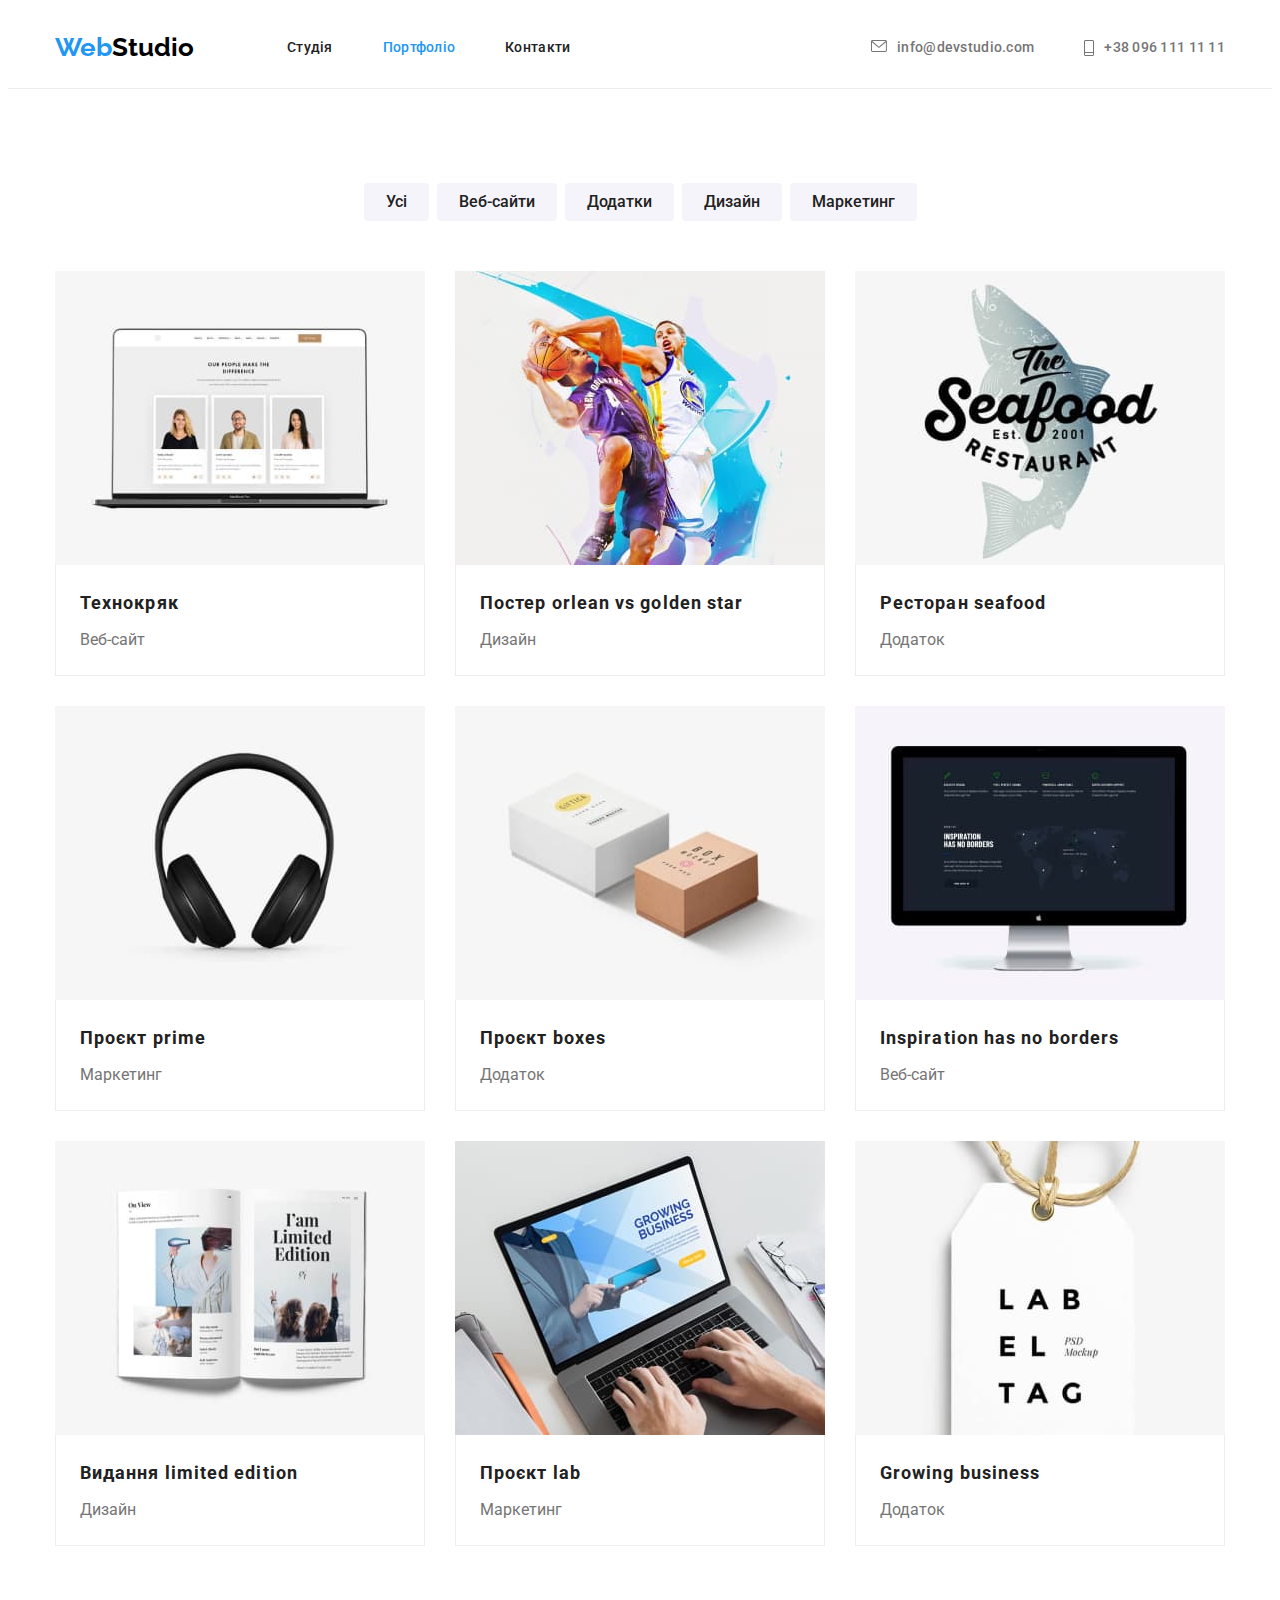
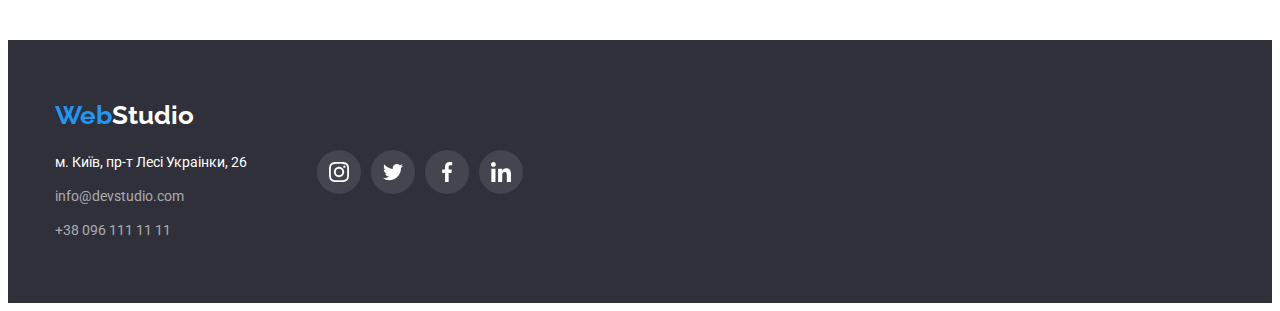
==== portfolio.html @ f682279b "add svg" ====
<!DOCTYPE html>
<html lang="uk">
  <head>
    <meta charset="UTF-8" />
    <meta http-equiv="X-UA-Compatible" content="IE=edge" />
    <meta name="viewport" content="width=device-width, initial-scale=1.0" />
    <title lang="en">WebStudio</title>
    <link rel="preconnect" href="https://fonts.googleapis.com" />
    <link rel="preconnect" href="https://fonts.gstatic.com" crossorigin />
    <link
      href="https://fonts.googleapis.com/css2?family=Raleway:wght@700&family=Roboto:wght@400;500;700;900&display=swap"
      rel="stylesheet"
    />
    <link
      rel="stylesheet"
      href="https://cdnjs.cloudflare.com/ajax/libs/modern-normalize/1.1.0/modern-normalize.min.css"
      integrity="sha512-wpPYUAdjBVSE4KJnH1VR1HeZfpl1ub8YT/NKx4PuQ5NmX2tKuGu6U/JRp5y+Y8XG2tV+wKQpNHVUX03MfMFn9Q=="
      crossorigin="anonymous"
      referrerpolicy="no-referrer"
    />
    <link rel="stylesheet" href="./css/styles.css" />
  </head>

  <body>
    <header class="nav-section header">
      <div class="container header-container">
        <nav class="text header-nav-list">
          <a href="./index.html" lang="en" class="text prime-logo heder-logo">
            Web<span class="secondary-logo">Studio</span>
          </a>
          <ul class="list header-list">
            <li class="header-nav-item">
              <a href="./index.html" class="text anhor">Студія </a>
            </li>
            <li class="header-nav-item">
              <a href="./portfolio.html" class="text anhor current"> Портфоліо </a>
            </li>
            <li class="header-nav-item"><a href="#" class="text anhor"> Контакти </a></li>
          </ul>
        </nav>

        <ul class="list header-list-addres">
          <li class="header-nav-item">
            <a href="mailto:info@devstudio.com" class="text adress">
              <svg width="16px" height="12px" class="header-nav-img">
                <use href="./images/symbol-defs.svg#icon-envelope"></use>
              </svg>
              info@devstudio.com</a
            >
          </li>
          <li class="header-nav-item">
            <a href="tel:+380961111111" class="text adress">
              <svg width="10px" height="16px" class="header-nav-img">
                <use href="./images/symbol-defs.svg#icon-telephone"></use>
              </svg>
              +38 096 111 11 11</a
            >
          </li>
        </ul>
      </div>
    </header>
    <main>
      <section class="porfolio-section">
        <div class="container">
          <h1 class="visually-hidden">Продукти компанії</h1>
          <ul class="list porfolio-list">
            <li><button type="button" class="porfolio-button">Усі</button></li>
            <li><button type="button" class="porfolio-button">Веб-сайти</button></li>
            <li><button type="button" class="porfolio-button">Додатки</button></li>
            <li><button type="button" class="porfolio-button">Дизайн</button></li>
            <li><button type="button" class="porfolio-button">Маркетинг</button></li>
          </ul>
          <ul class="list porfolio-project">
            <li class="porfolio-project-item">
              <a
                href=""
                target="_blank"
                rel="noreferrer noopener nofollow"
                class="text porfolio-anhor"
              >
                <img
                  src="./images/texnocrack.jpg"
                  alt="Екран ноутбуку з зображенням веб-сайту"
                  width="370"
                  height="294"
                />
                <div class="portfolio-item">
                  <h2 class="title">Технокряк</h2>
                  <p class="paragraf">Веб-сайт</p>
                </div>
              </a>
            </li>
            <li class="porfolio-project-item">
              <a
                href=""
                target="_blank"
                rel="noreferrer noopener nofollow"
                class="text porfolio-anhor"
              >
                <img
                  src="./images/orlean.jpg"
                  alt="Два граці в баскетбол змагаються за мяч"
                  width="370"
                  height="294"
                />
                <div class="portfolio-item">
                  <h2 class="title">Постер <span lang="en"> orlean vs golden star</span></h2>
                  <p class="paragraf">Дизайн</p>
                </div>
              </a>
            </li>
            <li class="porfolio-project-item">
              <a
                href=""
                target="_blank"
                rel="noreferrer noopener nofollow"
                class="text porfolio-anhor"
              >
                <img src="./images/seafood.jpg" alt="Логотип ресторану" width="370" height="294" />
                <div class="portfolio-item">
                  <h2 class="title">Ресторан <span lang="en">seafood</span></h2>
                  <p class="paragraf">Додаток</p>
                </div>
              </a>
            </li>
            <li class="porfolio-project-item">
              <a
                href=""
                target="_blank"
                rel="noreferrer noopener nofollow"
                class="text porfolio-anhor"
              >
                <img src="./images/prime.jpg" alt="Навушники" width="370" height="294" />
                <div class="portfolio-item">
                  <h2 class="title">Проєкт <span lang="en">prime</span></h2>
                  <p class="paragraf">Маркетинг</p>
                </div>
              </a>
            </li>
            <li class="porfolio-project-item">
              <a
                href=""
                target="_blank"
                rel="noreferrer noopener nofollow"
                class="text porfolio-anhor"
              >
                <img
                  src="./images/boxes.jpg"
                  alt="Дві картонні коробоки"
                  width="370"
                  height="294"
                />
                <div class="portfolio-item">
                  <h2 class="title">Проєкт <span lang="en">boxes</span></h2>
                  <p class="paragraf">Додаток</p>
                </div>
              </a>
            </li>
            <li class="porfolio-project-item">
              <a
                href=""
                target="_blank"
                rel="noreferrer noopener nofollow"
                class="text porfolio-anhor"
              >
                <img
                  src="./images/inspiration.jpg"
                  alt="Монітор комп'ютеру з зображенням веб-сайту"
                  width="370"
                  height="294"
                />
                <div class="portfolio-item">
                  <h2 lang="en" class="title">Inspiration has no borders</h2>
                  <p class="paragraf">Веб-сайт</p>
                </div>
              </a>
            </li>
            <li class="porfolio-project-item">
              <a
                href=""
                target="_blank"
                rel="noreferrer noopener nofollow"
                class="text porfolio-anhor"
              >
                <img src="./images/edition.jpg" alt="Розгорнута книга" width="370" height="294" />
                <div class="portfolio-item">
                  <h2 class="title">Видання <span lang="en">limited edition</span></h2>
                  <p class="paragraf">Дизайн</p>
                </div>
              </a>
            </li>
            <li class="porfolio-project-item">
              <a
                href=""
                target="_blank"
                rel="noreferrer noopener nofollow"
                class="text porfolio-anhor"
              >
                <img
                  src="./images/growing.jpg"
                  alt="Бірка з назвою компанії"
                  width="370"
                  height="294"
                />
                <div class="portfolio-item">
                  <h2 class="title">Проєкт <span lang="en">lab</span></h2>
                  <p class="paragraf">Маркетинг</p>
                </div>
              </a>
            </li>
            <li class="porfolio-project-item">
              <a
                href=""
                target="_blank"
                rel="noreferrer noopener nofollow"
                class="text porfolio-anhor"
              >
                <img
                  src="./images/lab.jpg"
                  alt="Людина працює на ноутбуці"
                  width="370"
                  height="294"
                />
                <div class="portfolio-item">
                  <h2 lang="en" class="title">Growing business</h2>
                  <p class="paragraf">Додаток</p>
                </div>
              </a>
            </li>
          </ul>
        </div>
      </section>
    </main>

    <footer class="footer">
      <div class="footer-container">
        <div>
          <a href="./index.html" lang="en" class="text prime-logo footer-logo">
            Web<span class="third-logo">Studio</span>
          </a>

          <address>
            <ul class="list">
              <li class="footer-address-item">
                <a
                  href="https://goo.gl/maps/CPtrU1FHBa2aNyZL9"
                  target="_blank"
                  rel="noreferrer noopener nofollow"
                  class="text adress-link"
                  >м. Київ, пр-т Лесі Украінки, 26</a
                >
              </li>
              <li class="footer-address-item">
                <a href="mailto:info@devstudio.com" class="text secondary-adress"
                  >info@devstudio.com</a
                >
              </li>
              <li class="footer-address-item">
                <a href="tel:+380961111111" class="text secondary-adress">+38 096 111 11 11</a>
              </li>
            </ul>
          </address>
        </div>

        <div class="footer-social-container">
          <ul class="footer-social-list">
            <li class="footer-social-list-item">
              <svg width="20px" height="20px">
                <use href="./images/symbol-defs.svg#icon-instagram"></use>
              </svg>
            </li>
            <li class="footer-social-list-item">
              <svg width="20px" height="20px">
                <use href="./images/symbol-defs.svg#icon-twitter"></use>
              </svg>
            </li>
            <li class="footer-social-list-item">
              <svg width="20px" height="20px">
                <use href="./images/symbol-defs.svg#icon-fecebook"></use>
              </svg>
            </li>
            <li class="footer-social-list-item">
              <svg width="20px" height="20px">
                <use href="./images/symbol-defs.svg#icon-linkedin"></use>
              </svg>
            </li>
          </ul>
        </div>
      </div>
    </footer>
  </body>
</html>
---- css/styles.css ----
:root {
  --prime-background-color: #f5f5f5;
  --hero-color: #2f303a;
  --nav-background-color: #ffffff;
  --team-background-color: #f5f4fa;
  --prime-text-color: #757575;
  --secondary-text-color: #212121;
  --prime-logo-color: #2196f3;
  --secondary-logo-color: #000000;
  --bg-color: #2196f3;
  --activ-bg-color: #188ce8;
  --border-header-color: #ececec;
  --border-color: #eeeeee;
  --secondary-adress: rgba(255, 255, 255, 0.6);
  --social-list-item-color: #afb1b8;
  --bgc-social-list-footer: rgba(255, 255, 255, 0.1);
}

/* body */
.list {
  list-style: none;
}

.text {
  text-decoration: none;
}

body {
  background-color: var(--nav-background-color);
  color: var(--prime-text-color);
  font-family: Roboto, sans-serif;
  font-size: 14px;
  line-height: 1.71;
}

html {
  box-sizing: border-box;
}

*,
*::before,
*::after {
  box-sizing: inherit;
}

h1,
h2,
h3,
p {
  margin: 0;
}

ul {
  margin: 0;
  padding: 0;
}

img {
  max-width: 100%;
  display: block;
}

.container {
  max-width: 1200px;
  padding: 0 15px;
  margin: 0 auto;
}

.section {
  padding-top: 94px;
  padding-bottom: 94px;
  margin: 0 auto;
}

/* header */

.prime-logo {
  color: var(--prime-logo-color);
  font-family: Raleway, sans-serif;
  font-weight: 700;
  font-size: 26px;
  line-height: 1.19;
}

.secondary-logo {
  color: var(--secondary-logo-color);
}

.third-logo {
  color: var(--nav-background-color);
}

.nav-section .anhor {
  color: var(--secondary-text-color);
  font-style: normal;
  font-weight: 500;
  font-size: 14px;
  line-height: 1.14;
  letter-spacing: 0.02em;
  padding: 32px 0;
  display: block;
}

.nav-section .anhor:hover,
.nav-section .anhor:focus {
  color: var(--prime-logo-color);
}

.nav-section .adress {
  color: var(--prime-text-color);
  font-style: normal;
  font-weight: 500;
  font-size: 14px;
  line-height: 1.14;
  letter-spacing: 0.02em;
  padding: 32px 0;
  display: flex;
}

.nav-section .adress:hover,
.nav-section .adress:focus {
  color: var(--prime-logo-color);
}

.nav-section .adress:hover .header-nav-img,
.nav-section .adress:focus .header-nav-img {
  fill: var(--bg-color);
}

.nav-section .current {
  color: var(--bg-color);
}

.header {
  margin: 0 auto;
  border-bottom: 1px solid var(--border-header-color);
}

.header-container {
  display: flex;
  justify-content: space-between;
  align-items: center;
}

.heder-logo {
  padding-top: 24px;
  padding-bottom: 25px;
}

.header-nav-list {
  display: flex;
  align-items: center;
}

.header-list {
  display: flex;
  gap: 50px;
  margin-left: 93px;
}

.header-list-addres {
  display: flex;
  gap: 50px;
}

.header-nav-img {
  margin-right: 10px;
  fill: var(--prime-text-color);
}

/* hero sectsion */
.hero-section {
  background-color: var(--hero-color);
  width: 1600px;
  padding: 200px 15px;
  margin: 0 auto;
}

.hero-section-container {
  margin: 0 auto;
}

.overlay {
  max-width: 1600px;
  height: 600px;
  margin-left: auto;
  margin-right: auto;
  background-position: center;
  background-color: var(--hero-color);
  background-image: linear-gradient(to right, rgba(47, 48, 58, 0.4), rgba(47, 48, 58, 0.4)),
    url(../images/hero.jpg);
}

.hero-section .title {
  color: var(--nav-background-color);
  font-weight: 900;
  font-size: 44px;
  line-height: 1.36;
  width: 696px;
  text-align: center;
  letter-spacing: 0.06em;
  text-transform: uppercase;
  margin: 0 auto;
}

.hero-button {
  background-color: var(--bg-color);
  color: var(--nav-background-color);
  cursor: pointer;
  font-family: inherit;
  font-style: normal;
  font-weight: 700;
  font-size: 16px;
  line-height: 1.88;
  border: none;
  display: block;
  letter-spacing: 0.06em;
  padding: 10px 32px;
  margin: 30px auto 0 auto;
  box-shadow: 0px 4px 4px rgba(0, 0, 0, 0.15);
  border-radius: 4px;
}

.hero-button:hover,
.hero-button:focus {
  background-color: var(--activ-bg-color);
}

/* section benefits */
.visually-hidden {
  position: absolute;
  white-space: nowrap;
  width: 1px;
  height: 1px;
  overflow: hidden;
  border: 0;
  padding: 0;
  clip: rect(0 0 0 0);
  clip-path: inset(50%);
  margin: -1px;
}

.benefits-title {
  color: var(--secondary-text-color);
  font-size: 14px;
  line-height: 1.14;
  text-transform: uppercase;
}

.benefits-list {
  display: flex;
  gap: 30px;
  fill: var(--secondary-text-color);
}

.benefits-paragraph {
  max-width: 270px;
  margin-top: 10px;
}

.section-benefits-card {
  display: flex;
  width: 270px;
  height: 120px;
  background-color: var(--team-background-color);
  align-items: center;
  justify-content: center;
  margin-bottom: 30px;
  border-radius: 4px;
}

/* section tasks */
.tasks-title {
  color: var(--secondary-text-color);
  font-size: 36px;
  line-height: 1.17;
  text-align: center;
}

.tasks-section {
  width: 1600px;
  padding-bottom: 94px;
  margin: 0 auto;
}

.tasks-section-list {
  display: flex;
  gap: 30px;
  margin-top: 50px;
}
/* team section */
.team-section {
  background-color: var(--team-background-color);
  font-size: 16px;
  line-height: 1.9;
  text-align: center;
  padding-bottom: 94px;
}

.team-section .title {
  color: var(--secondary-text-color);
  font-size: 36px;
  line-height: 1.17;
  text-align: center;
}

.team-section .secondary-title {
  color: var(--secondary-text-color);
  font-weight: 500;
  font-size: 16px;
  line-height: 1.9;
  text-align: center;
  margin-bottom: 10px;
}

.team-section-list {
  display: flex;
  gap: 30px;
  margin-top: 50px;
}

.person {
  background-color: var(--nav-background-color);
}

.team-section-item {
  padding: 30px;
  box-shadow: 0px 1px 3px rgba(0, 0, 0, 0.12), 0px 1px 1px rgba(0, 0, 0, 0.14),
    0px 2px 1px rgba(0, 0, 0, 0.2);
  border-radius: 0px 0px 4px 4px;
}

/* footer */
.footer {
  background-color: var(--hero-color);
  padding-top: 60px;
  padding-bottom: 60px;
  display: flex;
  margin: 0 auto;
}

.footer-container {
  width: 1200px;
  padding: 0 15px;
  display: flex;
  align-items: center;
  margin: 0 auto;
}

.footer-logo {
  display: block;
  margin-bottom: 20px;
}

.footer-address-item:not(:last-child) {
  margin-bottom: 10px;
}

.secondary-adress {
  color: var(--secondary-adress);
  font-style: normal;
}

.adress-link {
  color: var(--nav-background-color);
  font-style: normal;
}

.secondary-adress:hover,
.secondary-adress:focus,
.adress-link:hover,
.adress-link:focus {
  color: var(--prime-logo-color);
}

.social-list {
  display: flex;
  justify-content: center;
  gap: 10px;
  margin-top: 16px;
}

.social-list-item {
  width: 44px;
  height: 44px;
  cursor: pointer;
}

.social-list-link {
  font-style: normal;
  display: flex;
  width: 100%;
  height: 100%;
  justify-content: center;
  align-items: center;
  text-decoration: none;
}

.social-list-item:hover,
.social-list-item:focus {
  background-color: var(--bg-color);
  border-radius: 50%;
}

.social-list-item:hover .social-list-img,
.social-list-item:focus .social-list-img {
  fill: var(--nav-background-color);
}

.social-list-img {
  fill: var(--social-list-item-color);
}

/* client-list */
.client-list {
  display: flex;
  gap: 30px;
  align-items: center;
  justify-content: center;
  list-style: none;
  margin-top: 50px;
  cursor: pointer;
}

.client-list-item {
  display: flex;
  width: 170px;
  height: 92px;
  box-sizing: border-box;
  border: 1px solid var(--social-list-item-color);
  border-radius: 4px;
  justify-content: center;
  align-items: center;
}

.client-list-img {
  fill: var(--social-list-item-color);
}

.client-list-item:hover,
.client-list-item:focus {
  border: 1px solid var(--bg-color);
  border-radius: 4px;
}

.client-list-item:hover .client-list-img,
.client-list-item:focus .client-list-img {
  fill: var(--bg-color);
}

.footer-social-container {
  display: flex;
  margin-right: auto;
  margin-left: 70px;
  cursor: pointer;
}

.footer-social-list {
  list-style: none;
  display: flex;
  gap: 10px;
}

.footer-social-list-item {
  width: 44px;
  height: 44px;
  background-color: var(--bgc-social-list-footer);
  border-radius: 50%;
  display: flex;
  align-items: center;
  justify-content: center;
  fill: var(--nav-background-color);
}

.footer-social-list-item:hover,
.footer-social-list-item:focus {
  background-color: var(--bg-color);
}

/* porfolio */

.porfolio-button {
  background-color: var(--team-background-color);
  color: var(--secondary-text-color);
  cursor: pointer;
  font-family: inherit;
  font-style: normal;
  font-weight: 500;
  font-size: 16px;
  line-height: 1.62;
  text-align: center;
  border: none;
  border-radius: 4px;
  display: block;
  padding: 6px 22px;
}

.porfolio-button:hover,
.porfolio-button:focus {
  background-color: var(--bg-color);
  color: var(--nav-background-color);
  box-shadow: 0px 3px 1px rgba(0, 0, 0, 0.1), 0px 1px 2px rgba(0, 0, 0, 0.08),
    0px 2px 2px rgba(0, 0, 0, 0.12);
}

.porfolio-anhor {
  font-style: normal;
}
.porfolio-anhor .title {
  color: var(--secondary-text-color);
  font-size: 18px;
  line-height: 2;
  letter-spacing: 0.06em;
}

.porfolio-anhor .paragraf {
  color: var(--prime-text-color);
  font-size: 16px;
  line-height: 1.88;
  margin-top: 4px;
}

.porfolio-list {
  display: flex;
  gap: 8px;
  justify-content: center;
}

.porfolio-section {
  padding-top: 94px;
  padding-bottom: 94px;
  margin: 0 auto;
}

.porfolio-project {
  display: flex;
  flex-wrap: wrap;
  gap: 30px;
  align-content: stretch;
  margin-top: 50px;
}

.porfolio-project-item {
  max-width: 370px;
}

.portfolio-item {
  padding: 20px 24px;
  border-bottom: 1px solid var(--border-color);
  border-left: 1px solid var(--border-color);
  border-right: 1px solid var(--border-color);
}

.porfolio-project-item:hover,
.porfolio-project-item:focus {
  box-shadow: 0px 1px 1px rgba(0, 0, 0, 0.12), 0px 4px 4px rgba(0, 0, 0, 0.06),
    1px 4px 6px rgba(0, 0, 0, 0.16);
}
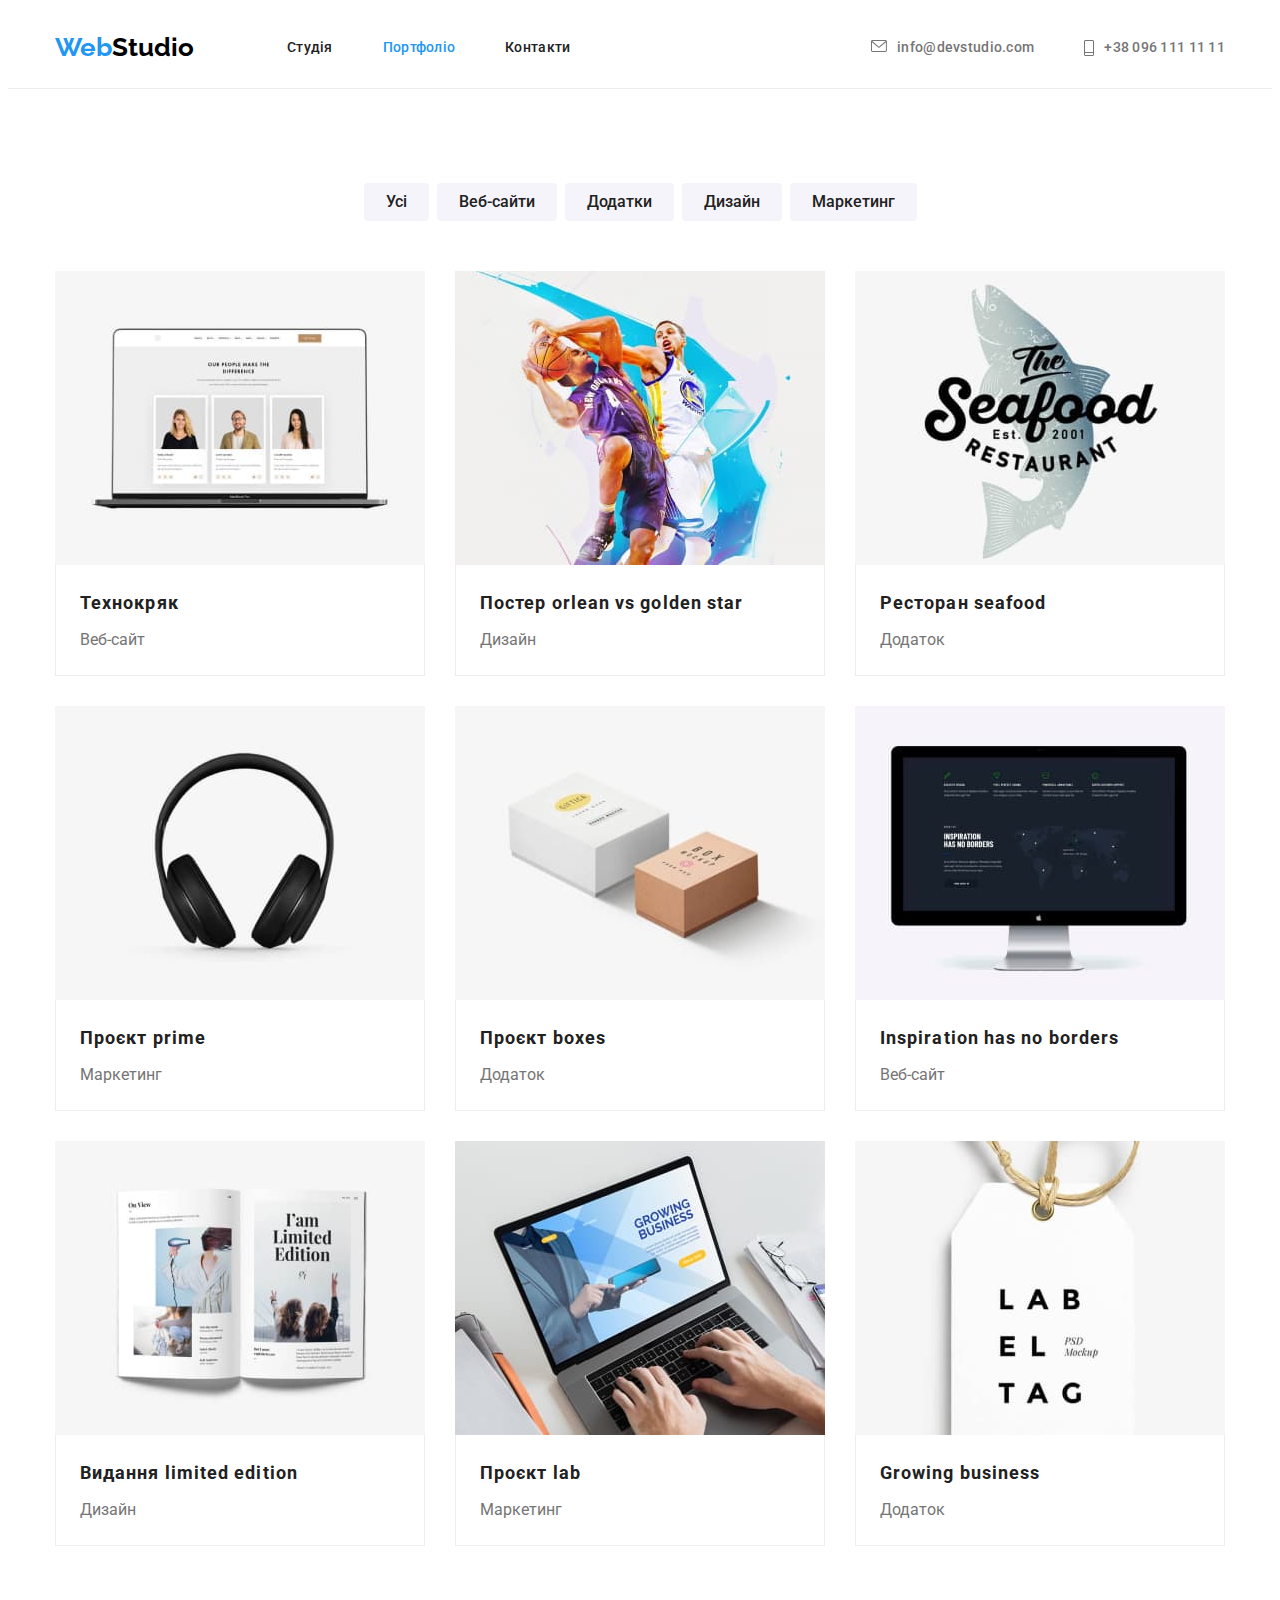
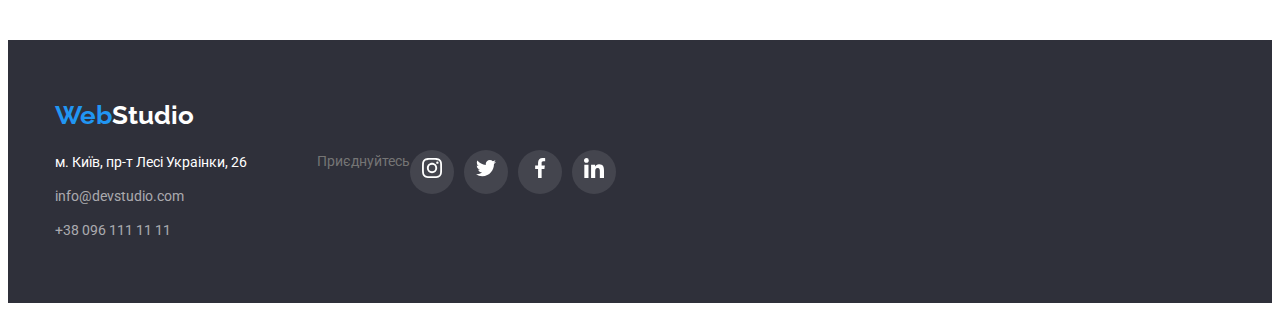
==== commit 2363778d: "Update portfolio.html" ====
--- a/portfolio.html
+++ b/portfolio.html
@@ -22,7 +22,7 @@
   </head>
 
   <body>
-    <header class="nav-section header">
+     <header class="nav-section header">
       <div class="container header-container">
         <nav class="text header-nav-list">
           <a href="./index.html" lang="en" class="text prime-logo heder-logo">
@@ -30,7 +30,7 @@
           </a>
           <ul class="list header-list">
             <li class="header-nav-item">
-              <a href="./index.html" class="text anhor">Студія </a>
+              <a href="./index.html" class="text anhor ">Студія </a>
             </li>
             <li class="header-nav-item">
               <a href="./portfolio.html" class="text anhor current"> Портфоліо </a>
@@ -263,26 +263,27 @@
         </div>
 
         <div class="footer-social-container">
+          <p class="footer-social-text">Приєднуйтесь</p>
           <ul class="footer-social-list">
             <li class="footer-social-list-item">
-              <svg width="20px" height="20px">
+             <a href="" class="footer-social-list-link"> <svg width="20px" height="20px">
                 <use href="./images/symbol-defs.svg#icon-instagram"></use>
-              </svg>
-            </li>
-            <li class="footer-social-list-item">
-              <svg width="20px" height="20px">
+              </svg></a>
+            </li>
+            <li class="footer-social-list-item">
+              <a href="" class="footer-social-list-link"><svg width="20px" height="20px">
                 <use href="./images/symbol-defs.svg#icon-twitter"></use>
-              </svg>
-            </li>
-            <li class="footer-social-list-item">
-              <svg width="20px" height="20px">
+              </svg></a>
+            </li>
+            <li class="footer-social-list-item">
+             <a href="" class="footer-social-list-link"> <svg width="20px" height="20px">
                 <use href="./images/symbol-defs.svg#icon-fecebook"></use>
-              </svg>
-            </li>
-            <li class="footer-social-list-item">
-              <svg width="20px" height="20px">
+              </svg></a>
+            </li>
+            <li class="footer-social-list-item">
+              <a href="" class="footer-social-list-link"><svg width="20px" height="20px">
                 <use href="./images/symbol-defs.svg#icon-linkedin"></use>
-              </svg>
+              </svg></a>
             </li>
           </ul>
         </div>
